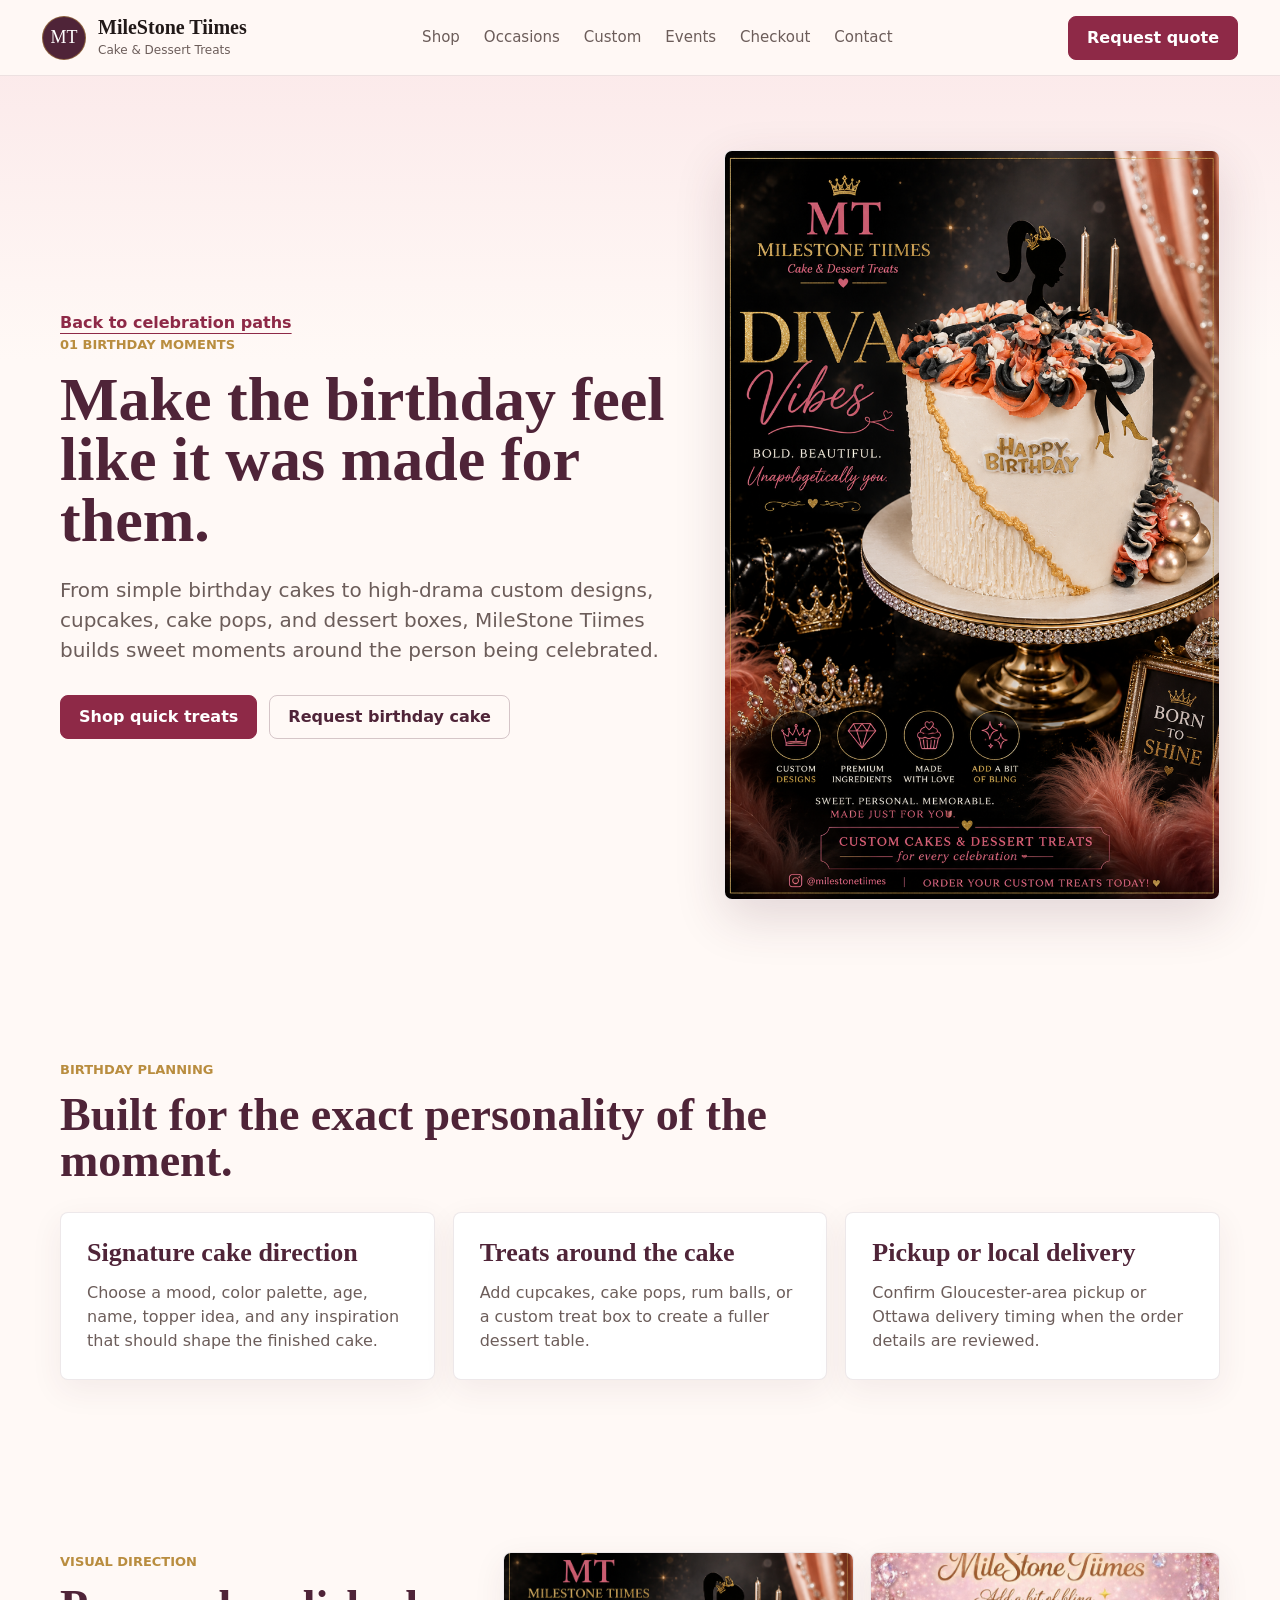
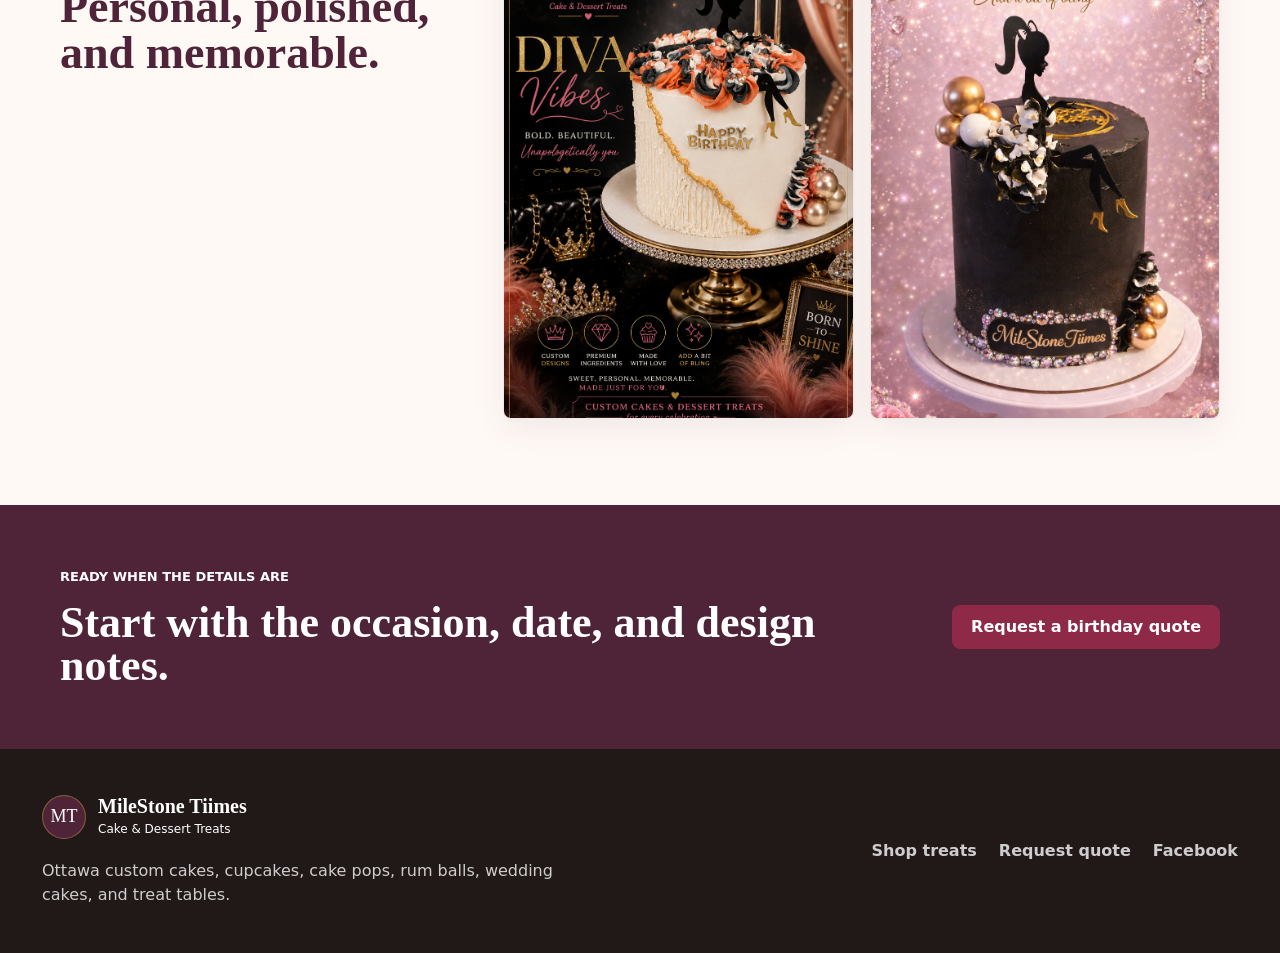
==== birthday-moments.html @ 6dbe2edd "Add celebration path pages" ====
<!doctype html>
<html lang="en">
  <head>
    <meta charset="utf-8">
    <meta name="viewport" content="width=device-width, initial-scale=1">
    <title>Birthday Moments | MileStone Tiimes</title>
    <meta
      name="description"
      content="Birthday cakes, cupcakes, cake pops, and dessert treats for personal milestone celebrations in Ottawa."
    >
    <meta property="og:title" content="Birthday Moments | MileStone Tiimes">
    <meta
      property="og:description"
      content="Plan custom birthday cakes and dessert treats that feel personal, polished, and celebration-ready."
    >
    <meta property="og:image" content="assets/images/birthday-diva-placeholder.png">
    <link rel="stylesheet" href="styles.css">
  </head>
  <body class="path-page">
    <header class="site-header" data-header>
      <a class="brand" href="index.html#top" aria-label="MileStone Tiimes home">
        <span class="brand-mark">MT</span>
        <span>
          <strong>MileStone Tiimes</strong>
          <small>Cake & Dessert Treats</small>
        </span>
      </a>

      <button class="nav-toggle" type="button" aria-expanded="false" aria-controls="site-nav">
        <span class="sr-only">Open menu</span>
        <span></span>
        <span></span>
      </button>

      <nav class="site-nav" id="site-nav" aria-label="Primary navigation">
        <a href="index.html#shop">Shop</a>
        <a href="index.html#occasions">Occasions</a>
        <a href="index.html#custom">Custom</a>
        <a href="index.html#events">Events</a>
        <a href="index.html#checkout">Checkout</a>
        <a href="index.html#contact">Contact</a>
      </nav>

      <a class="button button-primary header-cta" href="index.html#custom">Request quote</a>
    </header>

    <main id="top">
      <section class="path-hero">
        <div class="path-hero-copy">
          <a class="text-link" href="index.html#events">Back to celebration paths</a>
          <p class="section-kicker">01 Birthday moments</p>
          <h1>Make the birthday feel like it was made for them.</h1>
          <p>
            From simple birthday cakes to high-drama custom designs, cupcakes, cake pops,
            and dessert boxes, MileStone Tiimes builds sweet moments around the person
            being celebrated.
          </p>
          <div class="path-actions">
            <a class="button button-primary" href="index.html#shop">Shop quick treats</a>
            <a class="button button-soft-outline" href="index.html#custom">Request birthday cake</a>
          </div>
        </div>
        <figure class="path-hero-image">
          <img src="assets/images/birthday-diva-placeholder.png" alt="Glam birthday cake by MileStone Tiimes">
        </figure>
      </section>

      <section class="section path-section" aria-labelledby="birthday-plan-title">
        <div class="path-section-heading">
          <p class="section-kicker">Birthday planning</p>
          <h2 id="birthday-plan-title">Built for the exact personality of the moment.</h2>
        </div>
        <div class="path-feature-grid">
          <article>
            <h3>Signature cake direction</h3>
            <p>Choose a mood, color palette, age, name, topper idea, and any inspiration that should shape the finished cake.</p>
          </article>
          <article>
            <h3>Treats around the cake</h3>
            <p>Add cupcakes, cake pops, rum balls, or a custom treat box to create a fuller dessert table.</p>
          </article>
          <article>
            <h3>Pickup or local delivery</h3>
            <p>Confirm Gloucester-area pickup or Ottawa delivery timing when the order details are reviewed.</p>
          </article>
        </div>
      </section>

      <section class="section path-gallery-section" aria-labelledby="birthday-gallery-title">
        <div>
          <p class="section-kicker">Visual direction</p>
          <h2 id="birthday-gallery-title">Personal, polished, and memorable.</h2>
        </div>
        <div class="path-gallery">
          <img src="assets/images/birthday-diva-placeholder.png" alt="Diva birthday cake with black, gold, and blush styling">
          <img src="assets/images/birthday-black-gold-placeholder.png" alt="Black and gold custom birthday cake">
        </div>
      </section>

      <section class="path-cta" aria-label="Start birthday order">
        <div>
          <p class="section-kicker">Ready when the details are</p>
          <h2>Start with the occasion, date, and design notes.</h2>
        </div>
        <a class="button button-primary" href="index.html#custom">Request a birthday quote</a>
      </section>
    </main>

    <footer class="site-footer" id="contact">
      <div>
        <a class="brand footer-brand" href="index.html#top" aria-label="MileStone Tiimes home">
          <span class="brand-mark">MT</span>
          <span>
            <strong>MileStone Tiimes</strong>
            <small>Cake & Dessert Treats</small>
          </span>
        </a>
        <p>Ottawa custom cakes, cupcakes, cake pops, rum balls, wedding cakes, and treat tables.</p>
      </div>
      <div class="footer-links">
        <a href="index.html#shop">Shop treats</a>
        <a href="index.html#custom">Request quote</a>
        <a href="https://www.facebook.com/people/MileStone-Tiimes/100064224105993/" target="_blank" rel="noreferrer">Facebook</a>
      </div>
    </footer>

    <div class="mobile-action-bar" aria-label="Quick actions">
      <a href="index.html#shop">Shop treats</a>
      <a href="index.html#custom">Custom request</a>
    </div>

    <script>
      const header = document.querySelector("[data-header]");
      const navToggle = document.querySelector(".nav-toggle");
      navToggle.addEventListener("click", () => {
        const isOpen = header.classList.toggle("nav-open");
        navToggle.setAttribute("aria-expanded", String(isOpen));
      });
    </script>
  </body>
</html>
---- styles.css ----
:root {
  --ink: #211918;
  --muted: #6c5d5a;
  --paper: #fff9f6;
  --white: #ffffff;
  --blush: #f7d7dc;
  --rose: #be5d78;
  --plum: #4f2438;
  --berry: #8e2947;
  --mint: #d7e7df;
  --sage: #5c7568;
  --gold: #b98d3f;
  --shadow: 0 18px 50px rgba(79, 36, 56, 0.16);
  --radius: 8px;
  color-scheme: light;
}

* {
  box-sizing: border-box;
}

html {
  scroll-behavior: smooth;
}

body {
  margin: 0;
  color: var(--ink);
  background: var(--paper);
  font-family: Inter, ui-sans-serif, system-ui, -apple-system, BlinkMacSystemFont, "Segoe UI", sans-serif;
  font-size: 16px;
  line-height: 1.5;
}

body.has-confirmation {
  overflow: hidden;
}

img {
  display: block;
  max-width: 100%;
}

a {
  color: inherit;
  text-decoration: none;
}

button,
input,
select,
textarea {
  font: inherit;
}

button {
  cursor: pointer;
}

.sr-only {
  position: absolute;
  width: 1px;
  height: 1px;
  padding: 0;
  margin: -1px;
  overflow: hidden;
  clip: rect(0, 0, 0, 0);
  white-space: nowrap;
  border: 0;
}

.site-header {
  position: sticky;
  top: 0;
  z-index: 20;
  display: grid;
  grid-template-columns: auto 1fr auto;
  align-items: center;
  gap: 24px;
  min-height: 76px;
  padding: 14px 42px;
  background: rgba(255, 249, 246, 0.94);
  border-bottom: 1px solid rgba(79, 36, 56, 0.1);
  backdrop-filter: blur(14px);
}

.brand {
  display: inline-flex;
  align-items: center;
  gap: 12px;
  min-width: 0;
}

.brand-mark {
  display: grid;
  width: 44px;
  height: 44px;
  place-items: center;
  color: var(--white);
  background: var(--plum);
  border: 1px solid rgba(185, 141, 63, 0.55);
  border-radius: 50%;
  font-family: Georgia, "Times New Roman", serif;
  font-size: 18px;
}

.brand strong {
  display: block;
  font-family: Georgia, "Times New Roman", serif;
  font-size: 20px;
  line-height: 1;
}

.brand small {
  display: block;
  margin-top: 4px;
  color: var(--muted);
  font-size: 12px;
}

.site-nav {
  display: flex;
  justify-content: center;
  gap: 24px;
  color: var(--muted);
  font-size: 15px;
}

.site-nav a {
  padding: 8px 0;
}

.site-nav a:hover,
.site-nav a:focus-visible {
  color: var(--berry);
}

.nav-toggle {
  display: none;
  width: 42px;
  height: 42px;
  place-items: center;
  background: transparent;
  border: 1px solid rgba(79, 36, 56, 0.2);
  border-radius: 50%;
}

.nav-toggle span:not(.sr-only) {
  display: block;
  width: 18px;
  height: 2px;
  background: var(--ink);
}

.cart-button,
.button {
  display: inline-flex;
  align-items: center;
  justify-content: center;
  min-height: 44px;
  padding: 12px 18px;
  border: 1px solid transparent;
  border-radius: var(--radius);
  font-weight: 700;
  line-height: 1.1;
  transition: transform 180ms ease, border-color 180ms ease, background 180ms ease, color 180ms ease;
}

.cart-button {
  gap: 10px;
  color: var(--white);
  background: var(--berry);
  border-color: var(--berry);
}

.cart-button strong {
  display: grid;
  min-width: 24px;
  height: 24px;
  place-items: center;
  color: var(--berry);
  background: var(--white);
  border-radius: 50%;
  font-size: 13px;
}

.button:hover,
.button:focus-visible,
.cart-button:hover,
.cart-button:focus-visible {
  transform: translateY(-1px);
}

.button-primary {
  color: var(--white);
  background: var(--berry);
  border-color: var(--berry);
}

.button-soft {
  color: var(--ink);
  background: rgba(255, 255, 255, 0.84);
  border-color: rgba(255, 255, 255, 0.7);
}

.button-soft-outline {
  color: var(--plum);
  background: transparent;
  border-color: rgba(79, 36, 56, 0.24);
}

.button-dark {
  color: var(--white);
  background: var(--ink);
  border-color: var(--ink);
}

.text-link {
  color: var(--berry);
  font-weight: 700;
  text-decoration: underline;
  text-underline-offset: 5px;
}

.hero {
  position: relative;
  min-height: 590px;
  overflow: hidden;
  isolation: isolate;
  background: var(--plum);
}

.hero-media,
.hero-overlay {
  position: absolute;
  inset: 0;
}

.hero-media img {
  width: 100%;
  height: 100%;
  object-fit: cover;
  object-position: center;
  filter: saturate(0.98);
}

.hero-overlay {
  z-index: 1;
  background:
    linear-gradient(90deg, rgba(33, 25, 24, 0.82) 0%, rgba(79, 36, 56, 0.54) 45%, rgba(255, 249, 246, 0.12) 100%),
    linear-gradient(0deg, rgba(33, 25, 24, 0.28), rgba(33, 25, 24, 0.06));
}

.hero-inner {
  position: relative;
  z-index: 2;
  width: min(1160px, calc(100% - 40px));
  min-height: 590px;
  margin: 0 auto;
  display: flex;
  flex-direction: column;
  justify-content: center;
  padding: 76px 0 56px;
  color: var(--white);
}

.eyebrow,
.section-kicker,
.product-type {
  margin: 0 0 12px;
  color: var(--gold);
  font-size: 13px;
  font-weight: 800;
  text-transform: uppercase;
}

.hero h1,
.section h2 {
  margin: 0;
  font-family: Georgia, "Times New Roman", serif;
  font-weight: 700;
  line-height: 0.96;
}

.hero h1 {
  max-width: 720px;
  font-size: 78px;
}

.hero-copy {
  max-width: 610px;
  margin: 22px 0 0;
  font-size: 22px;
  color: rgba(255, 255, 255, 0.88);
}

.hero-actions {
  display: flex;
  flex-wrap: wrap;
  gap: 14px;
  margin-top: 32px;
}

.hero-facts {
  display: grid;
  grid-template-columns: repeat(3, minmax(0, 1fr));
  gap: 1px;
  width: min(720px, 100%);
  margin: 42px 0 0;
  overflow: hidden;
  border: 1px solid rgba(255, 255, 255, 0.34);
  border-radius: var(--radius);
  background: rgba(255, 255, 255, 0.22);
}

.hero-facts div {
  padding: 18px;
  background: rgba(33, 25, 24, 0.32);
}

.hero-facts dt {
  color: rgba(255, 255, 255, 0.72);
  font-size: 13px;
}

.hero-facts dd {
  margin: 5px 0 0;
  line-height: 1.25;
  font-weight: 800;
}

.order-strip {
  display: grid;
  grid-template-columns: repeat(3, 1fr);
  background: var(--ink);
  color: var(--white);
}

.order-strip a {
  display: block;
  padding: 24px 42px;
  border-right: 1px solid rgba(255, 255, 255, 0.16);
}

.order-strip a:last-child {
  border-right: 0;
}

.order-strip strong,
.order-strip span {
  display: block;
}

.order-strip span {
  margin-top: 5px;
  color: rgba(255, 255, 255, 0.68);
  font-size: 14px;
}

.section {
  width: min(1160px, calc(100% - 40px));
  margin: 0 auto;
  padding: 86px 0;
}

.intro-band {
  padding-bottom: 48px;
}

.trust-strip {
  display: grid;
  grid-template-columns: repeat(3, 1fr);
  width: min(1160px, calc(100% - 40px));
  margin: 0 auto 12px;
  overflow: hidden;
  background: var(--white);
  border: 1px solid rgba(79, 36, 56, 0.1);
  border-radius: var(--radius);
  box-shadow: 0 12px 32px rgba(79, 36, 56, 0.08);
}

.trust-strip div {
  padding: 22px;
  border-right: 1px solid rgba(79, 36, 56, 0.1);
}

.trust-strip div:last-child {
  border-right: 0;
}

.trust-strip strong,
.trust-strip span {
  display: block;
}

.trust-strip strong {
  color: var(--plum);
  font-family: Georgia, "Times New Roman", serif;
  font-size: 22px;
  line-height: 1.1;
}

.trust-strip span {
  margin-top: 8px;
  color: var(--muted);
  font-size: 14px;
}

.intro-grid,
.split-layout,
.checkout-grid,
.founder-section {
  display: grid;
  grid-template-columns: minmax(0, 1fr) minmax(320px, 0.86fr);
  gap: 56px;
  align-items: start;
}

.intro-grid h2,
.custom-copy h2,
.checkout-section h2,
.founder-section h2,
.process-section h2,
.faq-section h2,
.section-heading h2 {
  font-size: 48px;
}

.intro-copy,
.custom-copy p,
.checkout-section p,
.founder-section p,
.process-grid p,
.occasion-grid p,
.faq-list p,
.product-body p {
  color: var(--muted);
}

.section-heading {
  display: flex;
  align-items: end;
  justify-content: space-between;
  gap: 24px;
  margin-bottom: 28px;
}

.filter-controls {
  display: inline-flex;
  gap: 6px;
  padding: 5px;
  background: var(--white);
  border: 1px solid rgba(79, 36, 56, 0.12);
  border-radius: var(--radius);
  box-shadow: 0 10px 28px rgba(79, 36, 56, 0.07);
}

.filter-button {
  min-width: 70px;
  min-height: 38px;
  padding: 8px 12px;
  color: var(--muted);
  background: transparent;
  border: 0;
  border-radius: 6px;
  font-weight: 700;
}

.filter-button.is-active {
  color: var(--white);
  background: var(--plum);
}

.product-grid {
  display: grid;
  grid-template-columns: repeat(3, minmax(0, 1fr));
  gap: 18px;
}

.occasion-section {
  padding-top: 58px;
}

.milestone-grid {
  display: grid;
  grid-template-columns: repeat(4, minmax(0, 1fr));
  gap: 16px;
}

.milestone-grid article {
  display: flex;
  min-height: 100%;
  padding: 24px;
  background: var(--white);
  border: 1px solid rgba(79, 36, 56, 0.1);
  border-radius: var(--radius);
  box-shadow: 0 10px 32px rgba(79, 36, 56, 0.07);
  flex-direction: column;
}

.milestone-grid span {
  width: max-content;
  margin-bottom: 18px;
  padding: 6px 10px;
  color: var(--plum);
  background: var(--blush);
  border-radius: 999px;
  font-size: 12px;
  font-weight: 900;
  text-transform: uppercase;
}

.milestone-grid h3 {
  margin: 0;
  font-family: Georgia, "Times New Roman", serif;
  font-size: 24px;
  line-height: 1.12;
}

.milestone-grid p {
  margin: 12px 0 22px;
  color: var(--muted);
}

.milestone-grid .button {
  margin-top: auto;
}

.product-card {
  display: flex;
  min-height: 100%;
  overflow: hidden;
  background: var(--white);
  border: 1px solid rgba(79, 36, 56, 0.1);
  border-radius: var(--radius);
  box-shadow: 0 10px 32px rgba(79, 36, 56, 0.08);
  flex-direction: column;
}

.product-card.is-hidden {
  display: none;
}

.product-card img {
  width: 100%;
  aspect-ratio: 1 / 0.82;
  object-fit: cover;
}

.product-card-wide {
  grid-column: span 2;
  display: grid;
  grid-template-columns: 0.92fr 1fr;
}

.product-card-wide img {
  height: 100%;
  aspect-ratio: auto;
}

.product-body {
  display: flex;
  height: 100%;
  padding: 24px;
  flex-direction: column;
}

.product-body h3,
.quote-form h3,
.checkout-form h3,
.occasion-grid h3,
.process-grid h3 {
  margin: 0;
  font-family: Georgia, "Times New Roman", serif;
  font-size: 26px;
  line-height: 1.1;
}

.product-body p {
  margin: 14px 0;
}

.product-body ul {
  display: grid;
  gap: 7px;
  margin: 0 0 24px;
  padding: 0;
  color: var(--muted);
  list-style: none;
}

.product-body li {
  display: flex;
  gap: 8px;
}

.product-body li::before {
  content: "";
  width: 7px;
  height: 7px;
  margin-top: 9px;
  border-radius: 50%;
  background: var(--sage);
  flex: 0 0 auto;
}

.product-body .button {
  margin-top: auto;
}

.treat-box-section {
  margin-top: 58px;
  padding-top: 58px;
  border-top: 1px solid rgba(79, 36, 56, 0.12);
}

.treat-box-layout {
  display: grid;
  grid-template-columns: minmax(0, 0.74fr) minmax(320px, 1fr);
  gap: 56px;
  align-items: start;
}

.treat-box-layout h2 {
  margin: 0;
  color: var(--plum);
  font-family: Georgia, "Times New Roman", serif;
  font-size: 48px;
  line-height: 0.98;
}

.treat-box-layout p {
  color: var(--muted);
}

.treat-box-note {
  display: grid;
  gap: 6px;
  margin-top: 28px;
  padding: 18px;
  background: var(--white);
  border: 1px solid rgba(79, 36, 56, 0.1);
  border-radius: var(--radius);
  box-shadow: 0 10px 32px rgba(79, 36, 56, 0.07);
}

.treat-box-note strong {
  color: var(--berry);
  font-family: Georgia, "Times New Roman", serif;
  font-size: 28px;
}

.treat-box-note span {
  color: var(--muted);
}

.treat-box-builder {
  display: grid;
  gap: 16px;
  padding: 26px;
  background: var(--white);
  border: 1px solid rgba(79, 36, 56, 0.1);
  border-radius: var(--radius);
  box-shadow: var(--shadow);
}

.treat-box-builder fieldset {
  display: grid;
  gap: 10px;
  margin: 0;
  padding: 18px;
  border: 1px solid rgba(79, 36, 56, 0.12);
  border-radius: var(--radius);
}

.treat-box-builder legend {
  padding: 0 8px;
  color: var(--plum);
  font-family: Georgia, "Times New Roman", serif;
  font-size: 22px;
  font-weight: 700;
}

.treat-option {
  display: flex;
  align-items: center;
  gap: 12px;
  min-height: 42px;
  padding: 10px 12px;
  color: var(--ink);
  background: var(--paper);
  border: 1px solid rgba(79, 36, 56, 0.1);
  border-radius: 6px;
  font-weight: 800;
}

.treat-option input {
  width: 18px;
  min-height: 18px;
  accent-color: var(--berry);
}

.custom-section {
  width: auto;
  margin: 0;
  padding: 92px max(20px, calc((100% - 1160px) / 2));
  background: var(--mint);
}

.order-notice-copy {
  margin-top: 22px;
  padding: 16px 18px;
  background: rgba(255, 255, 255, 0.56);
  border: 1px solid rgba(92, 117, 104, 0.2);
  border-radius: var(--radius);
}

.order-notice-copy strong {
  color: var(--plum);
}

.notice-grid {
  display: grid;
  grid-template-columns: repeat(2, minmax(0, 1fr));
  gap: 12px;
  margin-top: 32px;
}

.notice-grid div {
  padding: 18px;
  background: rgba(255, 255, 255, 0.62);
  border: 1px solid rgba(92, 117, 104, 0.2);
  border-radius: var(--radius);
}

.notice-grid strong,
.notice-grid span {
  display: block;
}

.notice-grid strong {
  color: var(--plum);
  font-family: Georgia, "Times New Roman", serif;
  font-size: 28px;
}

.notice-grid span {
  margin-top: 4px;
  color: #486156;
  font-size: 14px;
}

.quote-form,
.checkout-form {
  display: grid;
  gap: 16px;
  padding: 28px;
  background: var(--white);
  border: 1px solid rgba(79, 36, 56, 0.1);
  border-radius: var(--radius);
  box-shadow: var(--shadow);
}

label {
  display: grid;
  gap: 8px;
  color: var(--plum);
  font-weight: 700;
}

.field-row {
  display: grid;
  grid-template-columns: repeat(2, minmax(0, 1fr));
  gap: 14px;
}

.form-subhead {
  margin: 6px 0 -4px;
  color: var(--sage);
  font-size: 13px;
  font-weight: 900;
  text-transform: uppercase;
}

input,
select,
textarea {
  width: 100%;
  min-height: 48px;
  padding: 12px 14px;
  color: var(--ink);
  background: #fffdfb;
  border: 1px solid rgba(79, 36, 56, 0.2);
  border-radius: 6px;
}

textarea {
  resize: vertical;
}

input:focus,
select:focus,
textarea:focus,
button:focus-visible,
a:focus-visible {
  outline: 3px solid rgba(185, 141, 63, 0.45);
  outline-offset: 3px;
}

.form-note {
  min-height: 24px;
  margin: 0;
  color: var(--sage);
  font-weight: 700;
}

.form-note a {
  color: var(--berry);
  text-decoration: underline;
  text-underline-offset: 4px;
}

.handoff-panel {
  display: grid;
  gap: 14px;
  padding: 18px;
  background: #fff9f6;
  border: 1px solid rgba(92, 117, 104, 0.25);
  border-radius: var(--radius);
}

.handoff-panel.is-hidden {
  display: none;
}

.handoff-panel p {
  margin: 0;
  color: var(--plum);
  font-weight: 800;
}

.handoff-actions {
  display: flex;
  flex-wrap: wrap;
  gap: 10px;
}

.handoff-actions .button {
  min-height: 40px;
  padding: 10px 13px;
  font-size: 14px;
}

.handoff-panel textarea {
  min-height: 150px;
  color: var(--muted);
  font-family: ui-monospace, SFMono-Regular, Consolas, "Liberation Mono", monospace;
  font-size: 13px;
}

.events-section {
  padding-bottom: 52px;
}

.occasion-grid {
  display: grid;
  grid-template-columns: repeat(3, minmax(0, 1fr));
  gap: 18px;
}

.occasion-card,
.process-grid article {
  padding: 26px;
  background: var(--white);
  border: 1px solid rgba(79, 36, 56, 0.1);
  border-radius: var(--radius);
  box-shadow: 0 10px 32px rgba(79, 36, 56, 0.07);
}

.occasion-card {
  display: flex;
  min-height: 100%;
  flex-direction: column;
}

.occasion-card:hover,
.occasion-card:focus-visible {
  border-color: rgba(142, 41, 71, 0.34);
  transform: translateY(-2px);
}

.occasion-card span,
.process-grid span {
  display: grid;
  width: 42px;
  height: 42px;
  margin-bottom: 24px;
  place-items: center;
  color: var(--white);
  background: var(--sage);
  border-radius: 50%;
  font-weight: 800;
}

.occasion-card strong {
  width: max-content;
  margin-top: auto;
  color: var(--berry);
  font-size: 14px;
}

.visual-band {
  display: grid;
  grid-template-columns: 1fr 1fr 1fr;
  min-height: 430px;
  background: var(--ink);
}

.visual-band img {
  width: 100%;
  height: 100%;
  object-fit: cover;
}

.process-section h2 {
  max-width: 850px;
  margin-bottom: 30px;
}

.process-grid {
  display: grid;
  grid-template-columns: repeat(4, minmax(0, 1fr));
  gap: 16px;
}

.checkout-section {
  width: auto;
  margin: 0;
  padding: 92px max(20px, calc((100% - 1160px) / 2));
  color: var(--white);
  background: var(--plum);
}

.checkout-section .section-kicker {
  color: var(--blush);
}

.checkout-section p {
  color: rgba(255, 255, 255, 0.76);
}

.checkout-section .checkout-form {
  color: var(--ink);
}

.founder-section {
  align-items: center;
}

.founder-image {
  overflow: hidden;
  border-radius: var(--radius);
  box-shadow: var(--shadow);
}

.founder-image img {
  width: 100%;
  max-height: 620px;
  object-fit: cover;
  object-position: top;
}

.faq-section {
  display: grid;
  grid-template-columns: 0.7fr 1fr;
  gap: 56px;
}

.faq-list {
  display: grid;
  gap: 12px;
}

details {
  background: var(--white);
  border: 1px solid rgba(79, 36, 56, 0.1);
  border-radius: var(--radius);
}

summary {
  padding: 20px 22px;
  color: var(--plum);
  cursor: pointer;
  font-weight: 800;
}

details p {
  margin: 0;
  padding: 0 22px 22px;
}

.site-footer {
  display: grid;
  grid-template-columns: 1fr auto;
  gap: 32px;
  padding: 46px 42px;
  color: rgba(255, 255, 255, 0.78);
  background: var(--ink);
}

.site-footer .brand strong,
.site-footer .brand small {
  color: var(--white);
}

.site-footer p {
  max-width: 520px;
  margin: 20px 0 0;
}

.footer-links {
  display: flex;
  align-items: center;
  gap: 22px;
  font-weight: 700;
}

.cart-drawer {
  position: fixed;
  inset: 0;
  z-index: 50;
  display: flex;
  justify-content: flex-end;
  background: rgba(33, 25, 24, 0.4);
  opacity: 0;
  visibility: hidden;
  transition: opacity 180ms ease, visibility 180ms ease;
}

.cart-drawer.is-open {
  opacity: 1;
  visibility: visible;
}

.cart-panel {
  width: min(440px, 100%);
  height: 100%;
  padding: 28px;
  overflow: auto;
  background: var(--paper);
  box-shadow: -20px 0 70px rgba(33, 25, 24, 0.24);
  transform: translateX(100%);
  transition: transform 220ms ease;
}

.cart-drawer.is-open .cart-panel {
  transform: translateX(0);
}

.cart-header {
  display: flex;
  justify-content: space-between;
  gap: 16px;
  align-items: start;
}

.cart-header h2 {
  margin: 0;
  font-family: Georgia, "Times New Roman", serif;
  font-size: 34px;
}

.close-button {
  width: 42px;
  height: 42px;
  color: var(--ink);
  background: var(--white);
  border: 1px solid rgba(79, 36, 56, 0.14);
  border-radius: 50%;
  font-weight: 900;
}

.cart-items {
  display: grid;
  gap: 12px;
  margin: 28px 0;
}

.cart-line {
  display: grid;
  grid-template-columns: 1fr auto;
  gap: 14px;
  align-items: center;
  padding: 16px;
  background: var(--white);
  border: 1px solid rgba(79, 36, 56, 0.1);
  border-radius: var(--radius);
}

.cart-line strong,
.cart-line span {
  display: block;
}

.cart-line span {
  color: var(--muted);
  font-size: 14px;
}

.cart-line small {
  display: block;
  margin-top: 6px;
  color: var(--muted);
  font-size: 12px;
  line-height: 1.35;
}

.quantity-controls {
  display: inline-flex;
  align-items: center;
  gap: 8px;
}

.quantity-controls button {
  width: 32px;
  height: 32px;
  background: var(--paper);
  border: 1px solid rgba(79, 36, 56, 0.18);
  border-radius: 50%;
  font-weight: 900;
}

.empty-cart {
  margin: 0;
  padding: 18px;
  color: var(--muted);
  background: var(--white);
  border: 1px dashed rgba(79, 36, 56, 0.24);
  border-radius: var(--radius);
}

.cart-summary {
  display: grid;
  gap: 14px;
  padding-top: 22px;
  border-top: 1px solid rgba(79, 36, 56, 0.14);
}

.cart-summary p {
  margin: 0;
  color: var(--muted);
}

.confirmation-screen {
  position: fixed;
  inset: 0;
  z-index: 70;
  display: grid;
  padding: 24px;
  place-items: center;
  background: rgba(33, 25, 24, 0.58);
  opacity: 0;
  visibility: hidden;
  transition: opacity 180ms ease, visibility 180ms ease;
}

.confirmation-screen:not(.is-hidden) {
  opacity: 1;
  visibility: visible;
}

.confirmation-panel {
  position: relative;
  display: grid;
  width: min(720px, 100%);
  max-height: min(860px, calc(100vh - 48px));
  gap: 18px;
  padding: 34px;
  overflow: auto;
  background: var(--paper);
  border: 1px solid rgba(185, 141, 63, 0.34);
  border-radius: var(--radius);
  box-shadow: 0 28px 90px rgba(33, 25, 24, 0.34);
}

.confirmation-panel .close-button {
  position: absolute;
  top: 18px;
  right: 18px;
}

.confirmation-panel h2 {
  max-width: 560px;
  margin: 0;
  color: var(--plum);
  font-family: Georgia, "Times New Roman", serif;
  font-size: 44px;
  line-height: 1;
}

.confirmation-panel p {
  margin: 0;
  color: var(--muted);
}

.confirmation-steps {
  display: grid;
  grid-template-columns: repeat(3, minmax(0, 1fr));
  gap: 12px;
}

.confirmation-steps div {
  padding: 16px;
  background: var(--white);
  border: 1px solid rgba(79, 36, 56, 0.1);
  border-radius: var(--radius);
}

.confirmation-steps strong {
  display: grid;
  width: 34px;
  height: 34px;
  margin-bottom: 12px;
  place-items: center;
  color: var(--white);
  background: var(--sage);
  border-radius: 50%;
}

.confirmation-steps span {
  display: block;
  color: var(--muted);
  font-size: 14px;
}

.confirmation-actions {
  padding-top: 4px;
}

.confirmation-panel textarea {
  min-height: 180px;
  color: var(--muted);
  font-family: ui-monospace, SFMono-Regular, Consolas, "Liberation Mono", monospace;
  font-size: 13px;
}

.mobile-action-bar {
  display: none;
}

.path-page {
  background:
    linear-gradient(180deg, rgba(247, 215, 220, 0.55), rgba(255, 249, 246, 0) 360px),
    var(--paper);
}

.header-cta {
  white-space: nowrap;
}

.path-hero {
  display: grid;
  grid-template-columns: minmax(0, 0.88fr) minmax(340px, 0.72fr);
  gap: 58px;
  align-items: center;
  width: min(1160px, calc(100% - 40px));
  min-height: calc(100vh - 76px);
  margin: 0 auto;
  padding: 74px 0;
}

.path-hero-copy {
  max-width: 650px;
}

.path-hero h1,
.path-cta h2 {
  margin: 14px 0 0;
  color: var(--plum);
  font-family: Georgia, "Times New Roman", serif;
  font-size: 62px;
  line-height: 0.98;
}

.path-hero-copy p:not(.section-kicker) {
  margin: 24px 0 0;
  color: var(--muted);
  font-size: 20px;
}

.path-actions {
  display: flex;
  flex-wrap: wrap;
  gap: 12px;
  margin-top: 30px;
}

.path-hero-image {
  min-height: 560px;
  max-height: 760px;
  height: calc(100vh - 150px);
  margin: 0;
  overflow: hidden;
  background: var(--white);
  border: 1px solid rgba(79, 36, 56, 0.1);
  border-radius: var(--radius);
  box-shadow: var(--shadow);
}

.path-hero-image img {
  width: 100%;
  height: 100%;
  object-fit: cover;
}

.path-section-heading {
  max-width: 760px;
  margin-bottom: 28px;
}

.path-section-heading h2,
.path-gallery-section h2 {
  margin: 0;
  color: var(--plum);
  font-family: Georgia, "Times New Roman", serif;
  font-size: 46px;
  line-height: 1;
}

.path-feature-grid {
  display: grid;
  grid-template-columns: repeat(3, minmax(0, 1fr));
  gap: 18px;
}

.path-feature-grid article {
  padding: 26px;
  background: var(--white);
  border: 1px solid rgba(79, 36, 56, 0.1);
  border-radius: var(--radius);
  box-shadow: 0 10px 32px rgba(79, 36, 56, 0.07);
}

.path-feature-grid h3 {
  margin: 0;
  color: var(--plum);
  font-family: Georgia, "Times New Roman", serif;
  font-size: 26px;
  line-height: 1.1;
}

.path-feature-grid p {
  margin: 14px 0 0;
  color: var(--muted);
}

.path-gallery-section {
  display: grid;
  grid-template-columns: minmax(0, 0.56fr) minmax(0, 1fr);
  gap: 42px;
  align-items: start;
}

.path-gallery {
  display: grid;
  grid-template-columns: repeat(auto-fit, minmax(220px, 1fr));
  gap: 16px;
}

.path-gallery img {
  width: 100%;
  aspect-ratio: 3 / 4;
  object-fit: cover;
  background: var(--white);
  border: 1px solid rgba(79, 36, 56, 0.1);
  border-radius: var(--radius);
  box-shadow: 0 10px 32px rgba(79, 36, 56, 0.08);
}

.path-cta {
  display: flex;
  align-items: center;
  justify-content: space-between;
  gap: 28px;
  padding: 62px max(20px, calc((100% - 1160px) / 2));
  color: var(--white);
  background: var(--plum);
}

.path-cta .section-kicker,
.path-cta h2 {
  color: var(--white);
}

.path-cta h2 {
  max-width: 760px;
  font-size: 44px;
}

@media (max-width: 980px) {
  .site-header {
    grid-template-columns: auto auto auto;
    padding: 12px 20px;
  }

  .nav-toggle {
    display: grid;
    gap: 4px;
    justify-self: end;
  }

  .site-nav {
    position: absolute;
    top: 100%;
    left: 0;
    right: 0;
    display: none;
    padding: 18px 20px 24px;
    background: var(--paper);
    border-bottom: 1px solid rgba(79, 36, 56, 0.1);
    flex-direction: column;
    align-items: flex-start;
  }

  .site-header.nav-open .site-nav {
    display: flex;
  }

  .cart-button span {
    display: none;
  }

  .hero,
  .hero-inner {
    min-height: 520px;
  }

  .hero h1 {
    font-size: 56px;
  }

  .hero-copy {
    font-size: 19px;
  }

  .order-strip,
  .trust-strip,
  .intro-grid,
  .path-hero,
  .path-gallery-section,
  .treat-box-layout,
  .split-layout,
  .checkout-grid,
  .founder-section,
  .faq-section {
    grid-template-columns: 1fr;
  }

  .order-strip a {
    border-right: 0;
    border-bottom: 1px solid rgba(255, 255, 255, 0.16);
  }

  .trust-strip div {
    border-right: 0;
    border-bottom: 1px solid rgba(79, 36, 56, 0.1);
  }

  .trust-strip div:last-child {
    border-bottom: 0;
  }

  .section-heading {
    align-items: flex-start;
    flex-direction: column;
  }

  .product-grid,
  .occasion-grid {
    grid-template-columns: repeat(2, minmax(0, 1fr));
  }

  .product-card-wide {
    grid-column: span 2;
  }

  .process-grid,
  .milestone-grid,
  .path-feature-grid {
    grid-template-columns: repeat(2, minmax(0, 1fr));
  }

  .path-hero {
    min-height: auto;
  }

  .path-hero-image {
    height: 680px;
  }
}

@media (max-width: 680px) {
  body {
    font-size: 15px;
  }

  .brand strong {
    font-size: 17px;
  }

  .brand small {
    display: none;
  }

  .brand-mark {
    width: 38px;
    height: 38px;
    font-size: 16px;
  }

  .hero,
  .hero-inner {
    min-height: 500px;
  }

  .hero-inner {
    width: min(100% - 32px, 1160px);
    padding-top: 54px;
    padding-bottom: 36px;
  }

  .hero h1 {
    font-size: 43px;
  }

  .hero-copy {
    font-size: 17px;
  }

  .hero-facts {
    grid-template-columns: 1fr;
    margin-top: 28px;
  }

  .section {
    width: min(100% - 32px, 1160px);
    padding: 60px 0;
  }

  .intro-grid h2,
  .custom-copy h2,
  .checkout-section h2,
  .founder-section h2,
  .process-section h2,
  .faq-section h2,
  .section-heading h2,
  .path-section-heading h2,
  .path-gallery-section h2 {
    font-size: 34px;
  }

  .product-grid,
  .occasion-grid,
  .process-grid,
  .milestone-grid,
  .path-feature-grid,
  .treat-box-layout,
  .notice-grid,
  .visual-band {
    grid-template-columns: 1fr;
  }

  .header-cta {
    display: none;
  }

  .path-hero {
    width: min(100% - 32px, 1160px);
    gap: 34px;
    padding: 48px 0 58px;
  }

  .path-hero h1 {
    font-size: 42px;
  }

  .path-hero-copy p:not(.section-kicker) {
    font-size: 17px;
  }

  .path-hero-image {
    min-height: 0;
    height: 520px;
  }

  .path-gallery-section {
    gap: 28px;
  }

  .path-cta {
    align-items: flex-start;
    padding: 44px 20px 104px;
    flex-direction: column;
  }

  .path-cta h2 {
    font-size: 34px;
  }

  .treat-box-layout h2 {
    font-size: 34px;
  }

  .product-card-wide {
    grid-column: auto;
    display: flex;
  }

  .filter-controls {
    width: 100%;
    overflow-x: auto;
  }

  .filter-button {
    flex: 1 0 auto;
  }

  .quote-form,
  .checkout-form {
    padding: 20px;
  }

  .field-row {
    grid-template-columns: 1fr;
  }

  .confirmation-screen {
    padding: 12px;
  }

  .confirmation-panel {
    max-height: calc(100vh - 24px);
    padding: 24px;
  }

  .confirmation-panel h2 {
    padding-right: 42px;
    font-size: 34px;
  }

  .confirmation-steps {
    grid-template-columns: 1fr;
  }

  .custom-section,
  .checkout-section {
    padding-top: 64px;
    padding-bottom: 64px;
  }

  .site-footer {
    grid-template-columns: 1fr;
    padding: 36px 20px 92px;
  }

  .footer-links {
    align-items: flex-start;
    flex-direction: column;
  }

  .mobile-action-bar {
    position: fixed;
    left: 12px;
    right: 12px;
    bottom: 12px;
    z-index: 30;
    display: grid;
    grid-template-columns: 1fr 1fr;
    gap: 8px;
    padding: 8px;
    background: rgba(255, 249, 246, 0.94);
    border: 1px solid rgba(79, 36, 56, 0.14);
    border-radius: var(--radius);
    box-shadow: 0 16px 42px rgba(33, 25, 24, 0.18);
    backdrop-filter: blur(12px);
  }

  .mobile-action-bar a {
    display: grid;
    min-height: 42px;
    place-items: center;
    color: var(--white);
    background: var(--berry);
    border-radius: 6px;
    font-size: 14px;
    font-weight: 800;
  }

  .mobile-action-bar a:last-child {
    color: var(--plum);
    background: var(--blush);
  }
}
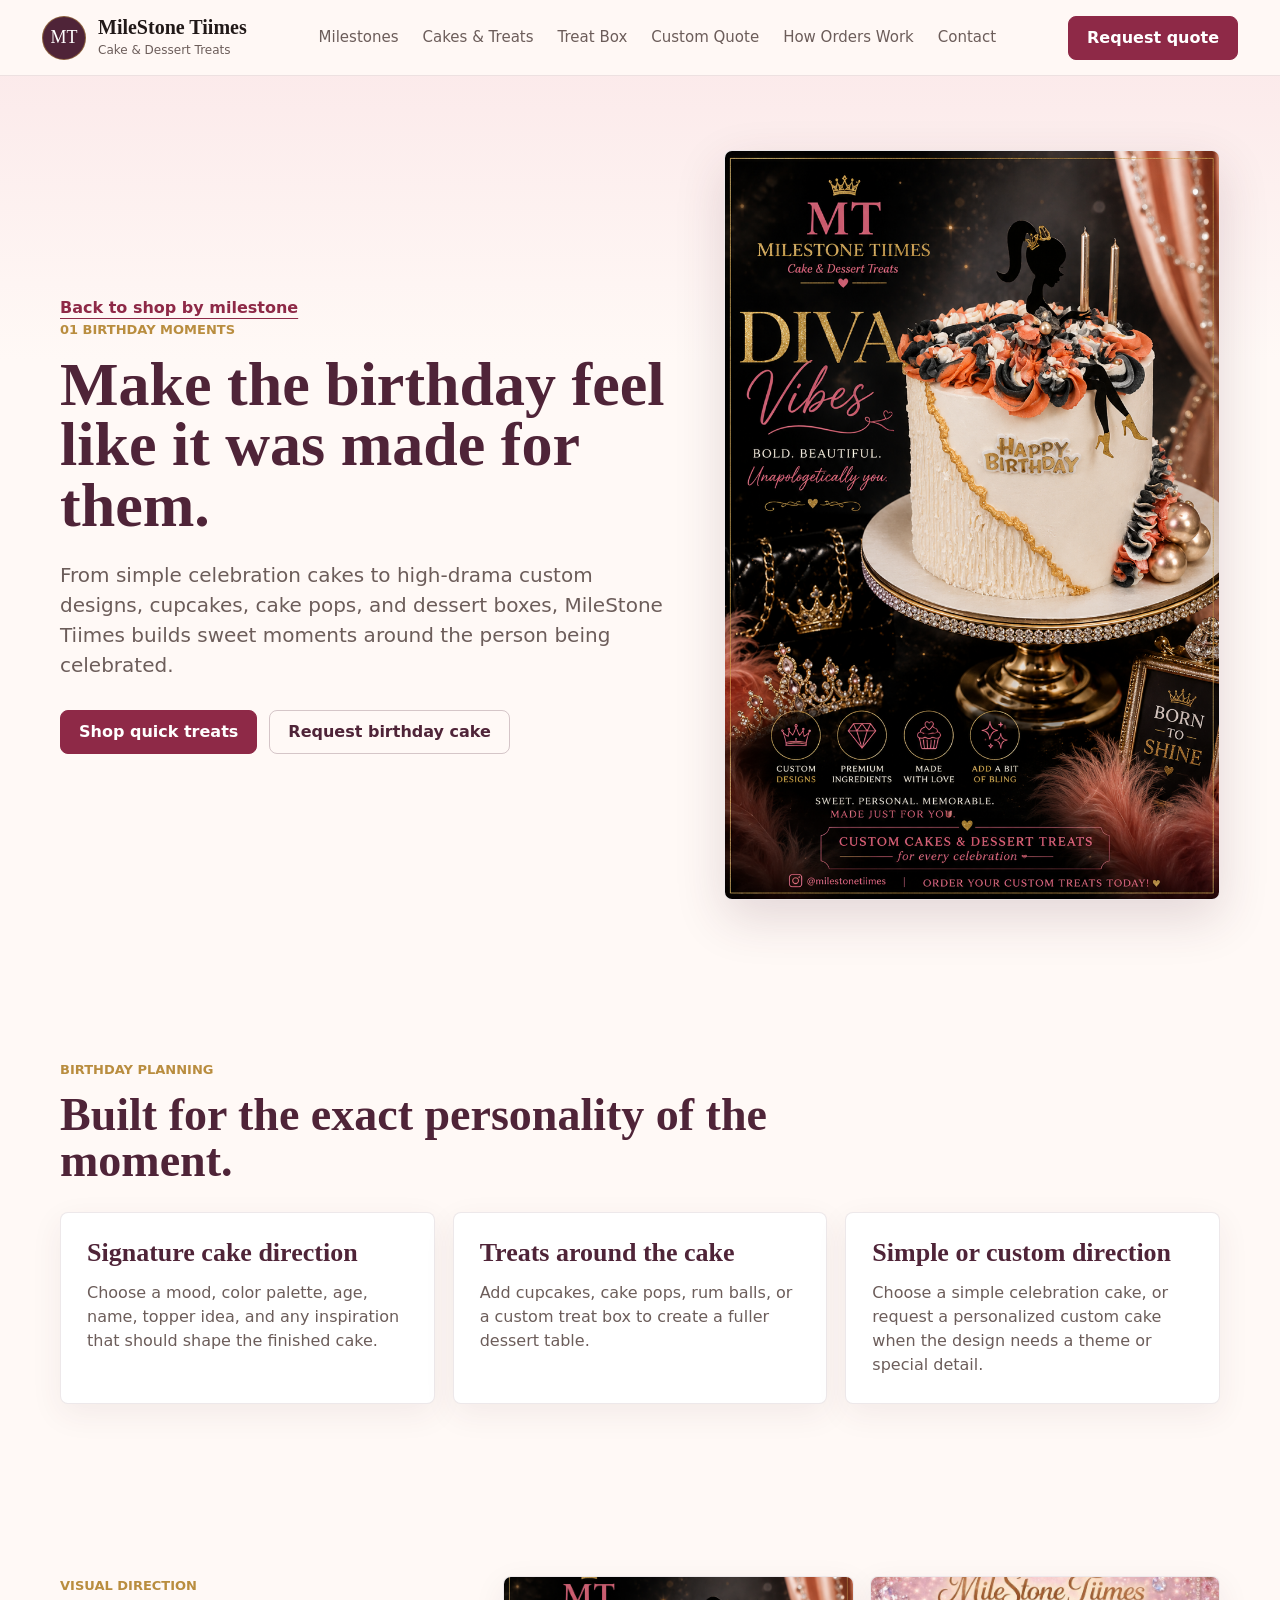
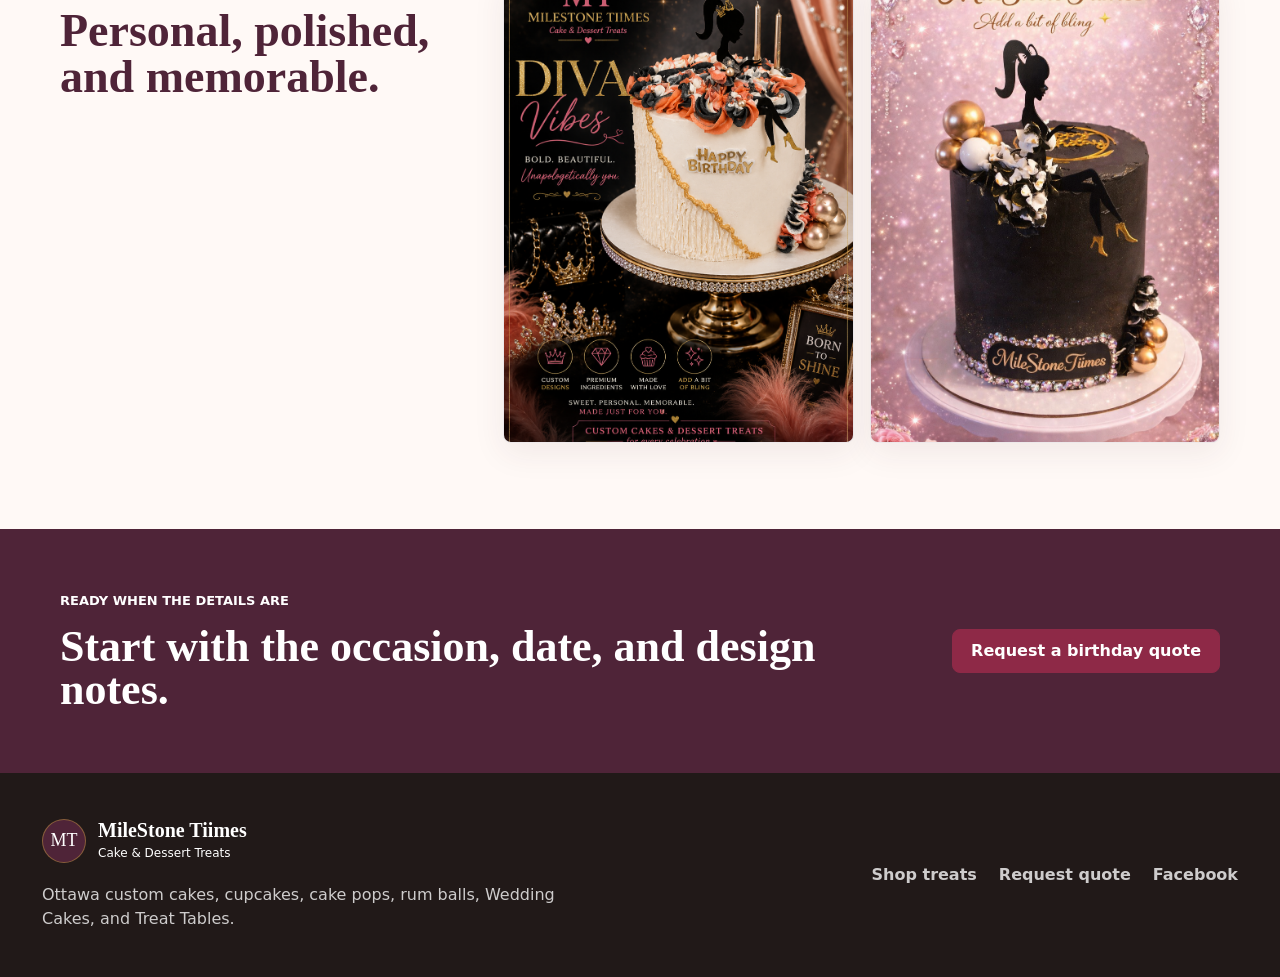
==== commit 17eab2a5: "Update MileStone Tiimes storefront content and images" ====
--- a/birthday-moments.html
+++ b/birthday-moments.html
@@ -33,11 +33,11 @@
       </button>
 
       <nav class="site-nav" id="site-nav" aria-label="Primary navigation">
-        <a href="index.html#shop">Shop</a>
-        <a href="index.html#occasions">Occasions</a>
-        <a href="index.html#custom">Custom</a>
-        <a href="index.html#events">Events</a>
-        <a href="index.html#checkout">Checkout</a>
+        <a href="index.html#milestones">Milestones</a>
+        <a href="index.html#shop">Cakes &amp; Treats</a>
+        <a href="index.html#treat-box">Treat Box</a>
+        <a href="index.html#custom">Custom Quote</a>
+        <a href="index.html#how-orders-work">How Orders Work</a>
         <a href="index.html#contact">Contact</a>
       </nav>
 
@@ -47,11 +47,11 @@
     <main id="top">
       <section class="path-hero">
         <div class="path-hero-copy">
-          <a class="text-link" href="index.html#events">Back to celebration paths</a>
+          <a class="text-link" href="index.html#milestones">Back to shop by milestone</a>
           <p class="section-kicker">01 Birthday moments</p>
           <h1>Make the birthday feel like it was made for them.</h1>
           <p>
-            From simple birthday cakes to high-drama custom designs, cupcakes, cake pops,
+            From simple celebration cakes to high-drama custom designs, cupcakes, cake pops,
             and dessert boxes, MileStone Tiimes builds sweet moments around the person
             being celebrated.
           </p>
@@ -80,8 +80,8 @@
             <p>Add cupcakes, cake pops, rum balls, or a custom treat box to create a fuller dessert table.</p>
           </article>
           <article>
-            <h3>Pickup or local delivery</h3>
-            <p>Confirm Gloucester-area pickup or Ottawa delivery timing when the order details are reviewed.</p>
+            <h3>Simple or custom direction</h3>
+            <p>Choose a simple celebration cake, or request a personalized custom cake when the design needs a theme or special detail.</p>
           </article>
         </div>
       </section>
@@ -115,7 +115,7 @@
             <small>Cake & Dessert Treats</small>
           </span>
         </a>
-        <p>Ottawa custom cakes, cupcakes, cake pops, rum balls, wedding cakes, and treat tables.</p>
+        <p>Ottawa custom cakes, cupcakes, cake pops, rum balls, Wedding Cakes, and Treat Tables.</p>
       </div>
       <div class="footer-links">
         <a href="index.html#shop">Shop treats</a>
--- a/styles.css
+++ b/styles.css
@@ -483,19 +483,35 @@
 
 .milestone-grid {
   display: grid;
-  grid-template-columns: repeat(4, minmax(0, 1fr));
+  grid-template-columns: repeat(3, minmax(0, 1fr));
   gap: 16px;
 }
 
-.milestone-grid article {
+.milestone-grid article,
+.milestone-image {
   display: flex;
   min-height: 100%;
-  padding: 24px;
   background: var(--white);
   border: 1px solid rgba(79, 36, 56, 0.1);
   border-radius: var(--radius);
   box-shadow: 0 10px 32px rgba(79, 36, 56, 0.07);
+}
+
+.milestone-grid article {
+  padding: 24px;
   flex-direction: column;
+}
+
+.milestone-image {
+  margin: 0;
+  overflow: hidden;
+}
+
+.milestone-image img {
+  width: 100%;
+  height: 100%;
+  min-height: 320px;
+  object-fit: cover;
 }
 
 .milestone-grid span {
@@ -556,6 +572,29 @@
 .product-card-wide img {
   height: 100%;
   aspect-ratio: auto;
+}
+
+.cake-showcase-card .cake-gallery {
+  display: grid;
+  grid-template-columns: repeat(3, minmax(0, 1fr));
+  grid-auto-rows: minmax(96px, 1fr);
+  gap: 6px;
+  min-height: 430px;
+  padding: 8px;
+  background: #fffdfb;
+}
+
+.cake-showcase-card .cake-gallery img {
+  width: 100%;
+  height: 100%;
+  min-height: 0;
+  object-fit: cover;
+  border-radius: 6px;
+}
+
+.cake-showcase-card .cake-gallery-feature {
+  grid-column: span 2;
+  grid-row: span 2;
 }
 
 .product-body {
@@ -1614,6 +1653,11 @@
   .product-card-wide {
     grid-column: auto;
     display: flex;
+  }
+
+  .cake-showcase-card .cake-gallery {
+    grid-auto-rows: minmax(78px, 1fr);
+    min-height: 360px;
   }
 
   .filter-controls {
